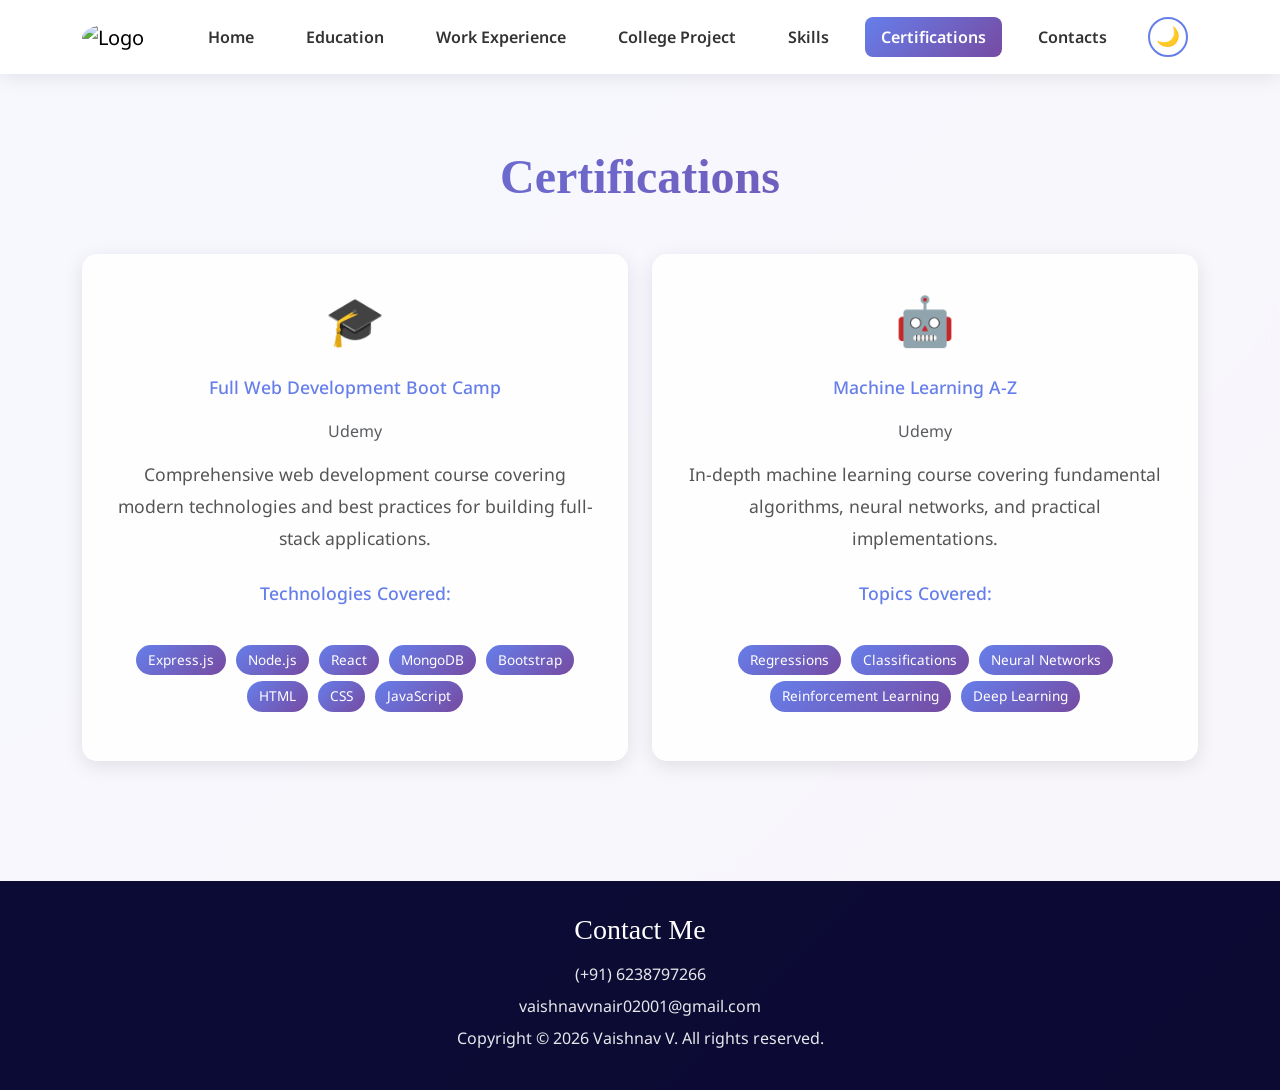
==== public/certifications.html @ 9bcf1f97 "comit the new changes" ====
<!doctype html>
<html lang="en">

<head>
    <!-- Required meta tags -->
    <meta charset="utf-8">
    <meta name="viewport" content="width=device-width, initial-scale=1">

    <!-- Bootstrap CSS -->
    <link href="https://cdn.jsdelivr.net/npm/bootstrap@5.0.2/dist/css/bootstrap.min.css" rel="stylesheet"
        integrity="sha384-EVSTQN3/azprG1Anm3QDgpJLIm9Nao0Yz1ztcQTwFspd3yD65VohhpuuCOmLASjC" crossorigin="anonymous">
    <link rel="stylesheet" href="../style.css">
    <title>Vaishnav V's Portfolio - Certifications</title>
    <link rel="icon" href="../assets/img/logo.png" type="image/icon type">
    <link rel="preconnect" href="https://fonts.googleapis.com">
    <link rel="preconnect" href="https://fonts.gstatic.com" crossorigin>
    <link href="https://fonts.googleapis.com/css2?family=Noto+Sans:ital,wght@0,100..900;1,100..900&display=swap" rel="stylesheet">
    <style>
        .cert-card {
            background: rgba(255, 255, 255, 0.9);
            border-radius: 15px;
            padding: 30px;
            box-shadow: 0 5px 20px rgba(0, 0, 0, 0.1);
            transition: transform 0.3s ease, box-shadow 0.3s ease;
            height: 100%;
        }

        .cert-card:hover {
            transform: translateY(-10px);
            box-shadow: 0 15px 40px rgba(102, 126, 234, 0.3);
        }

        .cert-icon {
            font-size: 3rem;
            color: #667eea;
            margin-bottom: 1rem;
        }

        .tech-tag {
            display: inline-block;
            background: linear-gradient(135deg, #667eea 0%, #764ba2 100%);
            color: white;
            padding: 5px 12px;
            border-radius: 20px;
            font-size: 0.85rem;
            margin: 3px;
            transition: transform 0.2s ease;
        }

        .tech-tag:hover {
            transform: scale(1.1);
        }
    </style>
</head>

<body>

    <header>
        <nav class="navbar navbar-expand-lg navbar-light fixed-top">
            <div class="container">
                <a class="navbar-brand" href="../index.html"><img class="img-fluid" id="logo"
                        src="../assets/img/logo.png" alt="Logo"></a>
                <button class="navbar-toggler" type="button" data-bs-toggle="collapse"
                    data-bs-target="#navbarSupportedContent" aria-controls="navbarSupportedContent"
                    aria-expanded="false" aria-label="Toggle navigation">
                    <span class="navbar-toggler-icon"></span>
                </button>
                <div class="collapse navbar-collapse" id="navbarSupportedContent">
                    <ul class="navbar-nav ms-auto mb-2 mb-lg-0">
                        <li class="nav-item">
                            <a class="nav-link" aria-current="page" href="../index.html">Home</a>
                        </li>
                        <li class="nav-item">
                            <a class="nav-link" href="education.html">Education</a>
                        </li>
                        <li class="nav-item">
                            <a class="nav-link" href="work_experience.html">Work Experience</a>
                        </li>
                        <li class="nav-item">
                            <a class="nav-link" href="project.html">College Project</a>
                        </li>
                        <li class="nav-item">
                            <a class="nav-link" href="skill.html">Skills</a>
                        </li>
                        <li class="nav-item">
                            <a class="nav-link active" href="certifications.html">Certifications</a>
                        </li>
                        <li class="nav-item">
                            <a class="nav-link" href="contacts.html">Contacts</a>
                        </li>
                        <li class="nav-item">
                            <button class="theme-toggle nav-link" id="themeToggle" aria-label="Toggle theme">
                                🌙
                            </button>
                        </li>
                    </ul>
                </div>
            </div>
        </nav>
    </header>

    <div class="content" style="padding-top: 100px;">

        <section class="container py-5">
            <h1 class="text-center mb-5" id="text">Certifications</h1>
            <div class="row">
                <!-- Certification 1 -->
                <div class="col-lg-6 col-md-12 mb-4">
                    <div class="cert-card">
                        <div class="text-center">
                            <div class="cert-icon">🎓</div>
                            <h2 class="mb-3 typetext" style="color: #667eea;">Full Web Development Boot Camp</h2>
                            <p class="text-muted mb-3">Udemy</p>
                            <p class="typetext mb-4">Comprehensive web development course covering modern technologies and best practices for building full-stack applications.</p>
                            <div class="mb-3">
                                <h5 class="typetext" style="color: #667eea;">Technologies Covered:</h5>
                                <div class="mt-2">
                                    <span class="tech-tag">Express.js</span>
                                    <span class="tech-tag">Node.js</span>
                                    <span class="tech-tag">React</span>
                                    <span class="tech-tag">MongoDB</span>
                                    <span class="tech-tag">Bootstrap</span>
                                    <span class="tech-tag">HTML</span>
                                    <span class="tech-tag">CSS</span>
                                    <span class="tech-tag">JavaScript</span>
                                </div>
                            </div>
                        </div>
                    </div>
                </div>

                <!-- Certification 2 -->
                <div class="col-lg-6 col-md-12 mb-4">
                    <div class="cert-card">
                        <div class="text-center">
                            <div class="cert-icon">🤖</div>
                            <h2 class="mb-3 typetext" style="color: #667eea;">Machine Learning A-Z</h2>
                            <p class="text-muted mb-3">Udemy</p>
                            <p class="typetext mb-4">In-depth machine learning course covering fundamental algorithms, neural networks, and practical implementations.</p>
                            <div class="mb-3">
                                <h5 class="typetext" style="color: #667eea;">Topics Covered:</h5>
                                <div class="mt-2">
                                    <span class="tech-tag">Regressions</span>
                                    <span class="tech-tag">Classifications</span>
                                    <span class="tech-tag">Neural Networks</span>
                                    <span class="tech-tag">Reinforcement Learning</span>
                                    <span class="tech-tag">Deep Learning</span>
                                </div>
                            </div>
                        </div>
                    </div>
                </div>
            </div>
        </section>

    </div>

    <footer>
        <div class="container">
            <div class="row align-items-center">
                <div class="col-sm-12 text-center">
                    <h3>Contact Me</h3>
                    <p><a href="tel:+916238797266" style="color: white;">(+91) 6238797266</a></p>
                    <p><a href="mailto:vaishnavvnair02001@gmail.com" style="color: white;">vaishnavvnair02001@gmail.com</a></p>
                    <p>Copyright © <span id="currentYear"></span> Vaishnav V. All rights reserved.</p>
                </div>
            </div>
        </div>
    </footer>

    <!-- Optional JavaScript; choose one of the two! -->

    <!-- Option 1: Bootstrap Bundle with Popper -->
    <script src="https://cdn.jsdelivr.net/npm/bootstrap@5.0.2/dist/js/bootstrap.bundle.min.js"
        integrity="sha384-MrcW6ZMFYlzcLA8Nl+NtUVF0sA7MsXsP1UyJoMp4YLEuNSfAP+JcXn/tWtIaxVXM"
        crossorigin="anonymous"></script>
    <script src="../index.js"></script>

    <!-- Option 2: Separate Popper and Bootstrap JS -->
    <!--
    <script src="https://cdn.jsdelivr.net/npm/@popperjs/core@2.9.2/dist/umd/popper.min.js" integrity="sha384-IQsoLXl5PILFhosVNubq5LC7Qb9DXgDA9i+tQ8Zj3iwWAwPtgFTxbJ8NT4GN1R8p" crossorigin="anonymous"></script>
    <script src="https://cdn.jsdelivr.net/npm/bootstrap@5.0.2/dist/js/bootstrap.min.js" integrity="sha384-cVKIPhGWiC2Al4u+LWgxfKTRIcfu0JTxR+EQDz/bgldoEyl4H0zUF0QKbrJ0EcQF" crossorigin="anonymous"></script>
    -->
</body>

</html>
---- style.css ----
* {
    margin: 0;
    padding: 0;
    box-sizing: border-box;
}

html {
    scroll-behavior: smooth;
}

body {
    background: linear-gradient(135deg, #667eea 0%, #764ba2 100%);
    font-family: "Noto Sans", sans-serif;
    font-optical-sizing: auto;
    font-weight: 400;
    font-style: normal;
    font-variation-settings: "wdth" 100;
    min-height: 100vh;
    color: #333;
}

/* Navbar Styling */
.navbar {
    background: rgba(255, 255, 255, 0.95) !important;
    backdrop-filter: blur(10px);
    box-shadow: 0 2px 20px rgba(0, 0, 0, 0.1);
    padding: 1rem 0;
}

.navbar-brand img {
    height: 50px;
    border-radius: 50%;
    transition: transform 0.3s ease;
}

.navbar-brand img:hover {
    transform: scale(1.1);
}

.nav-link {
    color: #333 !important;
    font-weight: 600;
    margin: 0 10px;
    transition: all 0.3s ease;
    border-radius: 8px;
    padding: 8px 16px !important;
}

.nav-link:hover {
    background: linear-gradient(135deg, #667eea 0%, #764ba2 100%);
    color: white !important;
    transform: translateY(-2px);
}

.nav-link.active {
    background: linear-gradient(135deg, #667eea 0%, #764ba2 100%);
    color: white !important;
}

/* Content Section */
.content {
    background: rgba(255, 255, 255, 0.95);
    backdrop-filter: blur(10px);
    min-height: calc(100vh - 200px);
    padding: 3rem 0;
    animation: fadeIn 0.8s ease-in;
}

@keyframes fadeIn {
    from {
        opacity: 0;
        transform: translateY(20px);
    }
    to {
        opacity: 1;
        transform: translateY(0);
    }
}

#pimg {
    border-radius: 50%;
    width: 280px;
    height: 280px;
    object-fit: cover;
    border: 5px solid #667eea;
    box-shadow: 0 10px 40px rgba(102, 126, 234, 0.3);
    transition: transform 0.3s ease, box-shadow 0.3s ease;
}

#pimg:hover {
    transform: scale(1.05);
    box-shadow: 0 15px 50px rgba(102, 126, 234, 0.4);
}

#text {
    color: #333;
    font-family: "Playfair Display", serif;
    font-weight: 700;
    font-size: 3rem;
    margin-bottom: 1.5rem;
    background: linear-gradient(135deg, #667eea 0%, #764ba2 100%);
    -webkit-background-clip: text;
    -webkit-text-fill-color: transparent;
    background-clip: text;
    animation: slideDown 1s ease-out;
}

@keyframes slideDown {
    from {
        opacity: 0;
        transform: translateY(-30px);
    }
    to {
        opacity: 1;
        transform: translateY(0);
    }
}

.typetext {
    font-size: 1.1rem;
    line-height: 1.8;
    color: #555;
    max-width: 600px;
    margin: 0 auto 2rem;
    animation: fadeInUp 1.2s ease-out 0.3s backwards;
}

@keyframes fadeInUp {
    from {
        opacity: 0;
        transform: translateY(30px);
    }
    to {
        opacity: 1;
        transform: translateY(0);
    }
}

/* Social Links */
.social-links img {
    width: 45px;
    height: 45px;
    transition: transform 0.3s ease, filter 0.3s ease;
}

.social-links img:hover {
    transform: scale(1.2);
    filter: brightness(1.2);
}

.btnc {
    background: linear-gradient(135deg, #667eea 0%, #764ba2 100%);
    color: white;
    padding: 12px 30px;
    border-radius: 30px;
    font-weight: 600;
    border: none;
    transition: all 0.3s ease;
    text-transform: uppercase;
    letter-spacing: 1px;
    box-shadow: 0 5px 20px rgba(102, 126, 234, 0.4);
}

.btnc:hover {
    transform: translateY(-3px);
    box-shadow: 0 8px 30px rgba(102, 126, 234, 0.5);
    color: white;
}

/* Footer */
footer {
    background: rgba(7, 7, 46, 0.95);
    color: white;
    padding: 2rem 0;
    margin-top: auto;
}

footer h3 {
    font-family: "Playfair Display", serif;
    margin-bottom: 1rem;
}

footer p {
    margin: 0.5rem 0;
    opacity: 0.9;
}

/* Responsive Design */
@media (max-width: 992px) {
    #pimg {
        width: 220px;
        height: 220px;
    }
    
    #text {
        font-size: 2.5rem;
    }
    
    .typetext {
        font-size: 1rem;
    }
}

@media (max-width: 768px) {
    #pimg {
        width: 200px;
        height: 200px;
        margin-bottom: 2rem;
    }
    
    #text {
        font-size: 2rem;
    }
    
    .typetext {
        font-size: 0.95rem;
        padding: 0 1rem;
    }
    
    .content {
        padding: 2rem 0;
    }
    
    .navbar-collapse {
        background: white;
        padding: 1rem;
        border-radius: 10px;
        margin-top: 1rem;
        box-shadow: 0 5px 20px rgba(0, 0, 0, 0.1);
    }
}

@media (max-width: 576px) {
    #pimg {
        width: 180px;
        height: 180px;
    }
    
    #text {
        font-size: 1.8rem;
    }
    
    .typetext {
        font-size: 0.9rem;
    }
    
    .btnc {
        padding: 10px 25px;
        font-size: 0.9rem;
    }
    
    .social-links img {
        width: 40px;
        height: 40px;
    }
}

/* Additional utility classes */
.skill {
    font-family: "Noto Sans", sans-serif;
    font-optical-sizing: auto;
    font-weight: 500;
    font-style: normal;
    font-variation-settings: "wdth" 100;
}

form {
    font-family: "Noto Sans", sans-serif;
    font-optical-sizing: auto;
    font-weight: 450;
    font-style: normal;
    font-variation-settings: "wdth" 100;
}

strong {
    font-family: "Roboto Mono", monospace;
    font-optical-sizing: auto;
    font-weight: 600;
    font-style: normal;
}

a {
    text-decoration: none;
}

/* Dark Theme Styles */
body.dark-theme {
    background: linear-gradient(135deg, #1a1a2e 0%, #16213e 100%);
    color: #e0e0e0;
}

body.dark-theme .content {
    background: rgba(30, 30, 50, 0.95);
    color: #e0e0e0;
}

body.dark-theme .navbar {
    background: rgba(20, 20, 40, 0.95) !important;
}

body.dark-theme .navbar-brand {
    color: #e0e0e0 !important;
}

body.dark-theme .nav-link {
    color: #e0e0e0 !important;
}

body.dark-theme .nav-link:hover {
    background: linear-gradient(135deg, #667eea 0%, #764ba2 100%);
    color: white !important;
}

body.dark-theme .nav-link.active {
    background: linear-gradient(135deg, #667eea 0%, #764ba2 100%);
    color: white !important;
}

body.dark-theme #text {
    color: #e0e0e0;
}

body.dark-theme .typetext {
    color: #b0b0b0;
}

body.dark-theme .skill {
    color: #e0e0e0;
}

body.dark-theme strong {
    color: #e0e0e0;
}

body.dark-theme .card {
    background: rgba(40, 40, 60, 0.9);
    color: #e0e0e0;
}

body.dark-theme .card-title {
    color: #667eea;
}

body.dark-theme .card-body {
    color: #e0e0e0;
}

body.dark-theme .card-body p {
    color: #b0b0b0;
}

body.dark-theme .form-control {
    background: rgba(40, 40, 60, 0.9);
    color: #e0e0e0;
    border-color: #667eea;
}

body.dark-theme .form-control::placeholder {
    color: #888;
}

body.dark-theme .form-label {
    color: #e0e0e0;
}

body.dark-theme footer {
    background: rgba(10, 10, 30, 0.95);
}

body.dark-theme footer h3 {
    color: #e0e0e0;
}

body.dark-theme footer p {
    color: #b0b0b0;
}

body.dark-theme footer a {
    color: #667eea;
}

body.dark-theme h1,
body.dark-theme h2,
body.dark-theme h3 {
    color: #e0e0e0;
}

body.dark-theme p {
    color: #b0b0b0;
}

body.dark-theme a {
    color: #667eea;
}

body.dark-theme .btn {
    color: white;
}

body.dark-theme .progress-bar {
    color: white;
}

/* Theme Toggle Button */
.theme-toggle {
    background: transparent;
    border: 2px solid #667eea;
    border-radius: 50%;
    width: 40px;
    height: 40px;
    display: flex;
    align-items: center;
    justify-content: center;
    cursor: pointer;
    transition: all 0.3s ease;
    margin-left: 15px;
    color: #667eea;
    font-size: 1.2rem;
}

.theme-toggle:hover {
    background: linear-gradient(135deg, #667eea 0%, #764ba2 100%);
    color: white;
    transform: rotate(180deg);
}

/* Work Experience Page Dark Theme */
body.dark-theme .exp-card {
    background: rgba(40, 40, 60, 0.9);
    color: #e0e0e0;
}

body.dark-theme .exp-card h2,
body.dark-theme .exp-card h3 {
    color: #e0e0e0;
}

body.dark-theme .exp-description {
    color: #b0b0b0;
}

body.dark-theme .exp-icon {
    color: #667eea;
}

/* Education Page Dark Theme */
body.dark-theme .custom-container {
    background: rgba(40, 40, 60, 0.9);
    color: #e0e0e0;
}

body.dark-theme .custom-container h2,
body.dark-theme .custom-container h3 {
    color: #e0e0e0;
}

body.dark-theme .custom-container p {
    color: #b0b0b0;
}

/* Project Page Dark Theme */
body.dark-theme #img {
    border-color: #667eea;
}

body.dark-theme .custom-container h2,
body.dark-theme .custom-container h3 {
    color: #e0e0e0;
}

body.dark-theme .custom-container p {
    color: #b0b0b0;
}

/* Contact Page Dark Theme */
body.dark-theme a[href^="tel"],
body.dark-theme a[href^="mailto"],
body.dark-theme a[href^="https://wa.me"] {
    color: #667eea;
}

body.dark-theme .custom-container h2 {
    color: #e0e0e0;
}

body.dark-theme .custom-container p {
    color: #b0b0b0;
}

body.dark-theme .custom-container strong {
    color: #e0e0e0;
}

/* Certifications Page Dark Theme */
body.dark-theme .cert-card {
    background: rgba(40, 40, 60, 0.9);
    color: #e0e0e0;
}

body.dark-theme .cert-card h2 {
    color: #e0e0e0;
}

body.dark-theme .cert-card p {
    color: #b0b0b0;
}

body.dark-theme .cert-card h5 {
    color: #e0e0e0;
}

body.dark-theme .tech-tag {
    background: linear-gradient(135deg, #667eea 0%, #764ba2 100%);
    color: white;
}

/* Skills Page Dark Theme */
body.dark-theme .skill p {
    color: #e0e0e0;
}

body.dark-theme .skill a {
    color: #667eea;
}

/* Home Page Dark Theme */
body.dark-theme #pimg {
    border-color: #667eea;
}

body.dark-theme .social-links img {
    filter: brightness(1.2);
}

body.dark-theme .social-links a {
    color: #667eea;
}

/* General Dark Theme Fixes */
body.dark-theme .container h1,
body.dark-theme .container h2,
body.dark-theme .container h3 {
    color: #e0e0e0;
}

body.dark-theme .container p {
    color: #b0b0b0;
}

body.dark-theme .text-muted {
    color: #888 !important;
}

body.dark-theme .mb-4 h2,
body.dark-theme .mb-4 h3 {
    color: #e0e0e0;
}

body.dark-theme .mb-4 p {
    color: #b0b0b0;
}

body.dark-theme .text-center h1,
body.dark-theme .text-center h2,
body.dark-theme .text-center h3 {
    color: #e0e0e0;
}

body.dark-theme .text-center p {
    color: #b0b0b0;
}
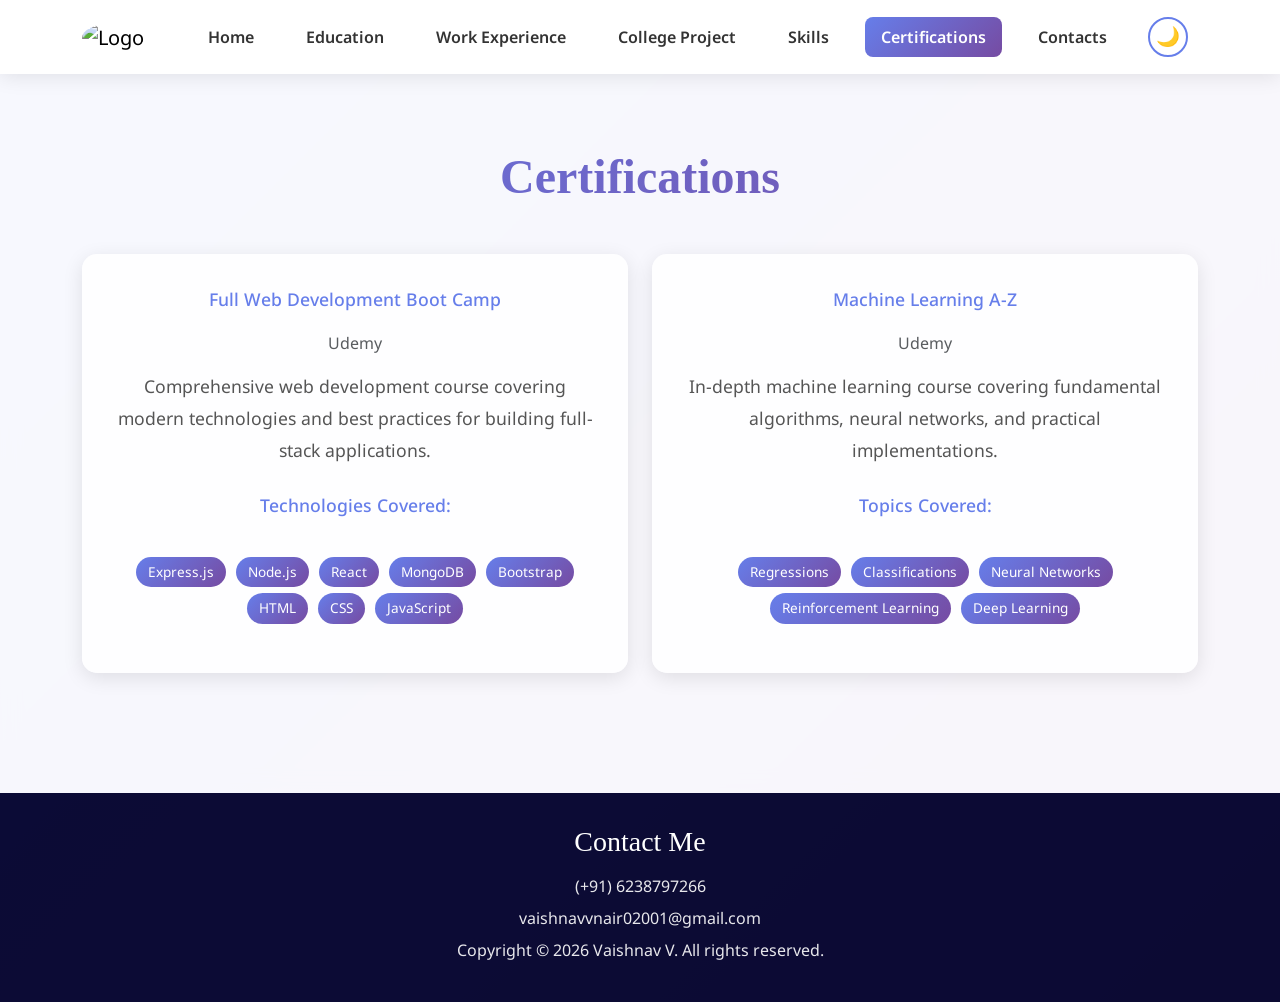
==== commit 90ab49df: "made changes in ui" ====
--- a/public/certifications.html
+++ b/public/certifications.html
@@ -108,7 +108,7 @@
                 <div class="col-lg-6 col-md-12 mb-4">
                     <div class="cert-card">
                         <div class="text-center">
-                            <div class="cert-icon">🎓</div>
+                            
                             <h2 class="mb-3 typetext" style="color: #667eea;">Full Web Development Boot Camp</h2>
                             <p class="text-muted mb-3">Udemy</p>
                             <p class="typetext mb-4">Comprehensive web development course covering modern technologies and best practices for building full-stack applications.</p>
@@ -133,7 +133,7 @@
                 <div class="col-lg-6 col-md-12 mb-4">
                     <div class="cert-card">
                         <div class="text-center">
-                            <div class="cert-icon">🤖</div>
+                            
                             <h2 class="mb-3 typetext" style="color: #667eea;">Machine Learning A-Z</h2>
                             <p class="text-muted mb-3">Udemy</p>
                             <p class="typetext mb-4">In-depth machine learning course covering fundamental algorithms, neural networks, and practical implementations.</p>
--- a/style.css
+++ b/style.css
@@ -304,6 +304,27 @@
 
 body.dark-theme .nav-link {
     color: #e0e0e0 !important;
+}
+
+body.dark-theme .navbar-toggler {
+    border-color: #667eea !important;
+}
+
+body.dark-theme .navbar-toggler-icon {
+    background-image: url("data:image/svg+xml,%3csvg xmlns='http://www.w3.org/2000/svg' viewBox='0 0 30 30'%3e%3cpath stroke='rgba(224,224,224, 1)' stroke-linecap='round' stroke-miterlimit='10' stroke-width='2' d='M4 7h22M4 15h22M4 23h22'/%3e%3c/svg%3e") !important;
+}
+
+body.dark-theme .navbar-collapse {
+    background: rgba(20, 20, 40, 0.98) !important;
+}
+
+@media (max-width: 991px) {
+    body.dark-theme .navbar-collapse {
+        background: rgba(20, 20, 40, 0.98) !important;
+        padding: 20px;
+        border-radius: 10px;
+        margin-top: 10px;
+    }
 }
 
 body.dark-theme .nav-link:hover {
@@ -529,11 +550,75 @@
 }
 
 body.dark-theme .social-links img {
-    filter: brightness(1.2);
+    filter: brightness(1.5) contrast(1.2);
 }
 
 body.dark-theme .social-links a {
     color: #667eea;
+}
+
+body.dark-theme .social-link-icon svg {
+    fill: #e0e0e0 !important;
+}
+
+body.dark-theme .social-icon {
+    fill: #e0e0e0 !important;
+}
+
+body.dark-theme .social-links a:hover .social-icon {
+    fill: #667eea !important;
+}
+
+/* Force icon visibility in dark theme */
+body.dark-theme .social-link-icon {
+    background: transparent;
+}
+
+body.dark-theme .social-link-icon svg {
+    fill: #e0e0e0 !important;
+}
+
+/* Highlight Name Styling */
+.highlight-name {
+    background: linear-gradient(135deg, #667eea 0%, #764ba2 100%);
+    -webkit-background-clip: text;
+    -webkit-text-fill-color: transparent;
+    background-clip: text;
+    font-weight: 700;
+    font-size: 1.2em;
+    display: inline-block;
+    padding: 0 5px;
+    position: relative;
+}
+
+.highlight-name::after {
+    content: '';
+    position: absolute;
+    bottom: -2px;
+    left: 0;
+    width: 100%;
+    height: 3px;
+    background: linear-gradient(135deg, #667eea 0%, #764ba2 100%);
+    border-radius: 2px;
+    animation: underlinePulse 2s ease-in-out infinite;
+}
+
+@keyframes underlinePulse {
+    0%, 100% {
+        transform: scaleX(0);
+        opacity: 0;
+    }
+    50% {
+        transform: scaleX(1);
+        opacity: 1;
+    }
+}
+
+body.dark-theme .highlight-name {
+    background: linear-gradient(135deg, #667eea 0%, #764ba2 100%);
+    -webkit-background-clip: text;
+    -webkit-text-fill-color: transparent;
+    background-clip: text;
 }
 
 /* General Dark Theme Fixes */
